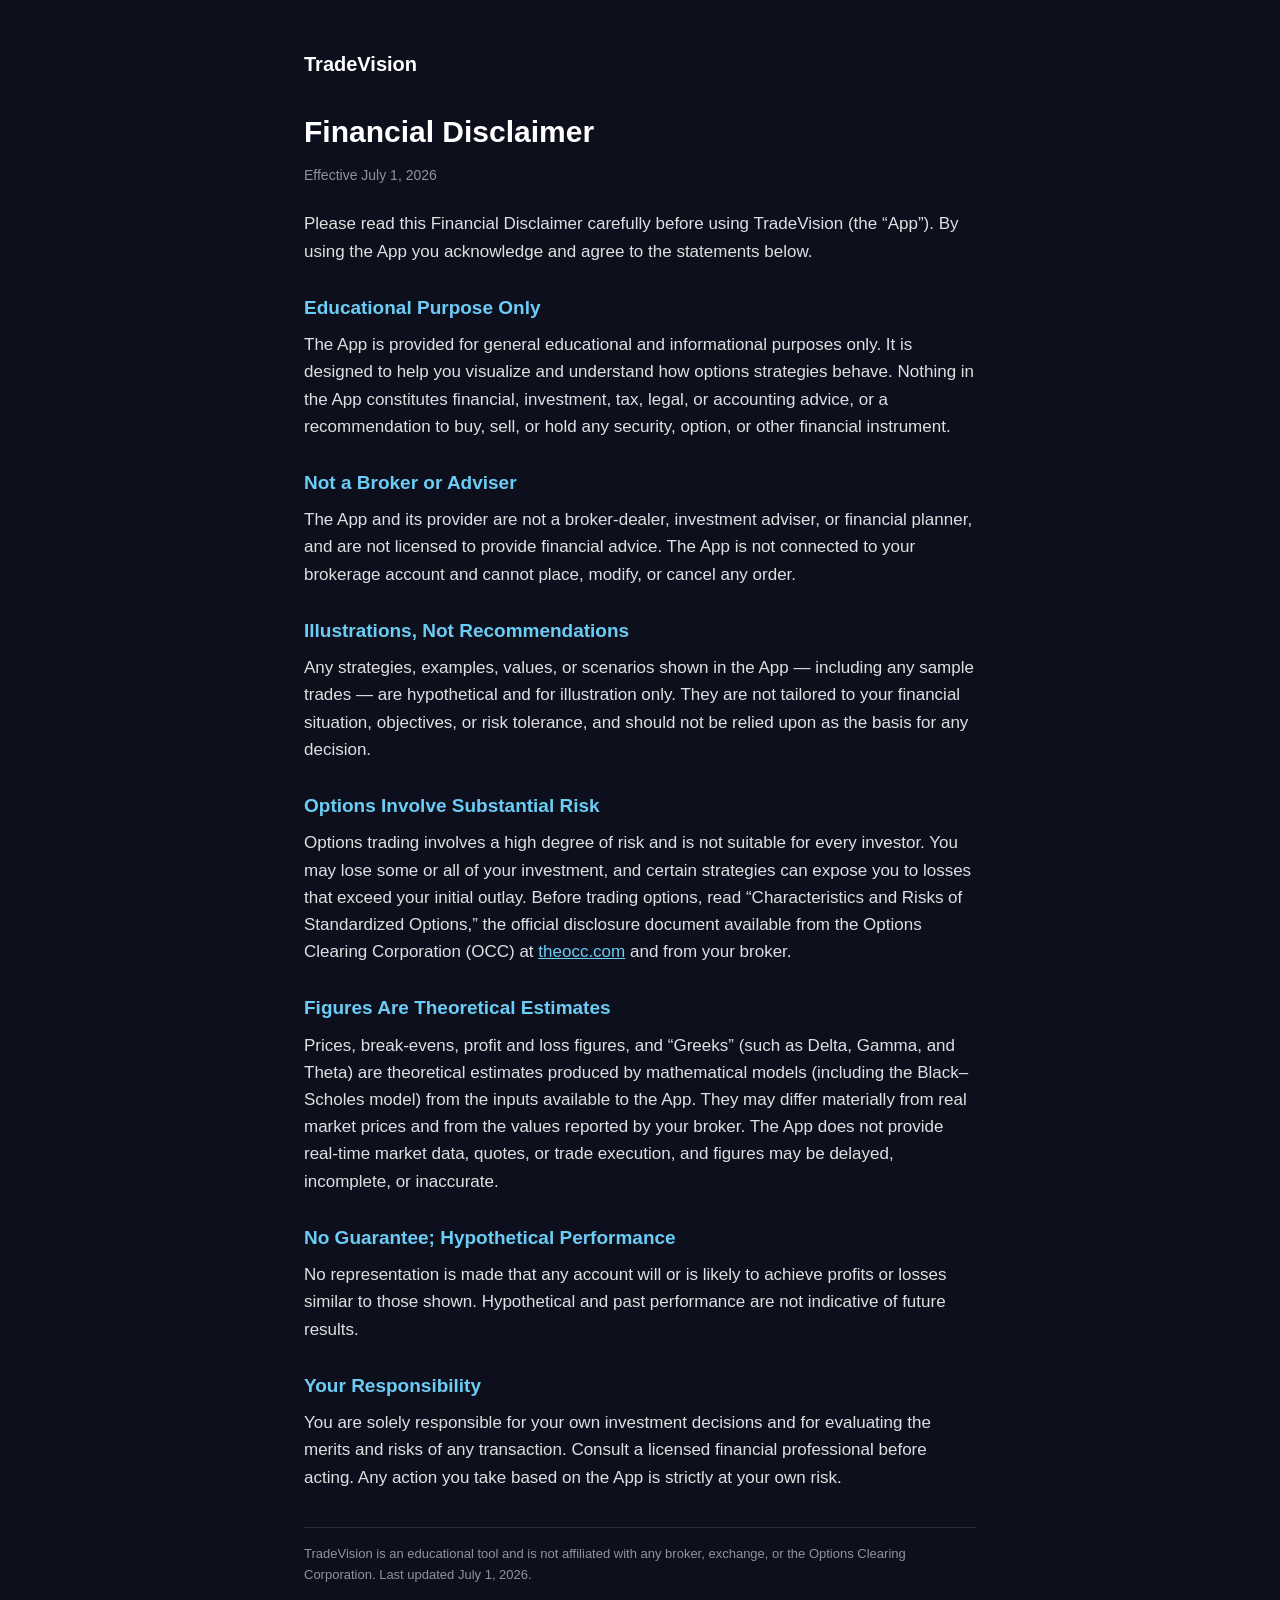
==== docs/disclaimer.html @ a3772a59 "Add hosted legal & support pages for App Store submission Privacy Policy, Terms of Use, Financial Di" ====
<!DOCTYPE html>
<html lang="en">
<head>
<meta charset="utf-8">
<meta name="viewport" content="width=device-width, initial-scale=1">
<title>Financial Disclaimer — TradeVision</title>
<link rel="stylesheet" href="style.css">
</head>
<body>
<main>
  <div class="brand"><a href="index.html"><span>TradeVision</span></a></div>
  <h1>Financial Disclaimer</h1>
  <p class="effective">Effective July 1, 2026</p>

  <p>Please read this Financial Disclaimer carefully before using TradeVision (the &ldquo;App&rdquo;). By using the App you acknowledge and agree to the statements below.</p>

  <h2>Educational Purpose Only</h2>
  <p>The App is provided for general educational and informational purposes only. It is designed to help you visualize and understand how options strategies behave. Nothing in the App constitutes financial, investment, tax, legal, or accounting advice, or a recommendation to buy, sell, or hold any security, option, or other financial instrument.</p>

  <h2>Not a Broker or Adviser</h2>
  <p>The App and its provider are not a broker-dealer, investment adviser, or financial planner, and are not licensed to provide financial advice. The App is not connected to your brokerage account and cannot place, modify, or cancel any order.</p>

  <h2>Illustrations, Not Recommendations</h2>
  <p>Any strategies, examples, values, or scenarios shown in the App &mdash; including any sample trades &mdash; are hypothetical and for illustration only. They are not tailored to your financial situation, objectives, or risk tolerance, and should not be relied upon as the basis for any decision.</p>

  <h2>Options Involve Substantial Risk</h2>
  <p>Options trading involves a high degree of risk and is not suitable for every investor. You may lose some or all of your investment, and certain strategies can expose you to losses that exceed your initial outlay. Before trading options, read &ldquo;Characteristics and Risks of Standardized Options,&rdquo; the official disclosure document available from the Options Clearing Corporation (OCC) at <a href="https://www.theocc.com">theocc.com</a> and from your broker.</p>

  <h2>Figures Are Theoretical Estimates</h2>
  <p>Prices, break-evens, profit and loss figures, and &ldquo;Greeks&rdquo; (such as Delta, Gamma, and Theta) are theoretical estimates produced by mathematical models (including the Black&ndash;Scholes model) from the inputs available to the App. They may differ materially from real market prices and from the values reported by your broker. The App does not provide real-time market data, quotes, or trade execution, and figures may be delayed, incomplete, or inaccurate.</p>

  <h2>No Guarantee; Hypothetical Performance</h2>
  <p>No representation is made that any account will or is likely to achieve profits or losses similar to those shown. Hypothetical and past performance are not indicative of future results.</p>

  <h2>Your Responsibility</h2>
  <p>You are solely responsible for your own investment decisions and for evaluating the merits and risks of any transaction. Consult a licensed financial professional before acting. Any action you take based on the App is strictly at your own risk.</p>

  <p class="fine">TradeVision is an educational tool and is not affiliated with any broker, exchange, or the Options Clearing Corporation. Last updated July 1, 2026.</p>
</main>
</body>
</html>
---- docs/style.css ----
/* TradeVision legal/support pages — mirrors the app's dark navy + cyan palette. */
:root {
  --bg: rgb(13, 15, 28);
  --panel: rgb(25, 27, 40);
  --accent: rgb(107, 204, 245);
  --text: rgba(255, 255, 255, 0.87);
  --muted: rgba(255, 255, 255, 0.55);
}
* { box-sizing: border-box; }
body {
  margin: 0;
  background: var(--bg);
  color: var(--text);
  font: 17px/1.6 -apple-system, BlinkMacSystemFont, "Segoe UI", Roboto, Helvetica, Arial, sans-serif;
}
main { max-width: 720px; margin: 0 auto; padding: 48px 24px 64px; }
h1 { font-size: 30px; margin: 0 0 4px; color: #fff; }
h2 { font-size: 19px; margin: 28px 0 6px; color: var(--accent); }
p { margin: 8px 0; }
a { color: var(--accent); }
.effective { color: var(--muted); font-size: 14px; margin-bottom: 24px; }
.fine { color: var(--muted); font-size: 13px; margin-top: 36px; border-top: 1px solid rgba(255,255,255,0.12); padding-top: 16px; }
.brand { display: flex; align-items: center; gap: 10px; margin-bottom: 28px; }
.brand svg { flex: none; }
.brand span { font-weight: 700; font-size: 20px; color: #fff; }
.brand a { text-decoration: none; }
nav.docs { display: grid; gap: 12px; margin-top: 24px; }
nav.docs a {
  display: block; padding: 16px 18px; background: var(--panel);
  border: 1px solid rgba(255,255,255,0.10); border-radius: 14px;
  color: #fff; text-decoration: none; font-weight: 600;
}
nav.docs a small { display: block; color: var(--muted); font-weight: 400; font-size: 14px; margin-top: 2px; }
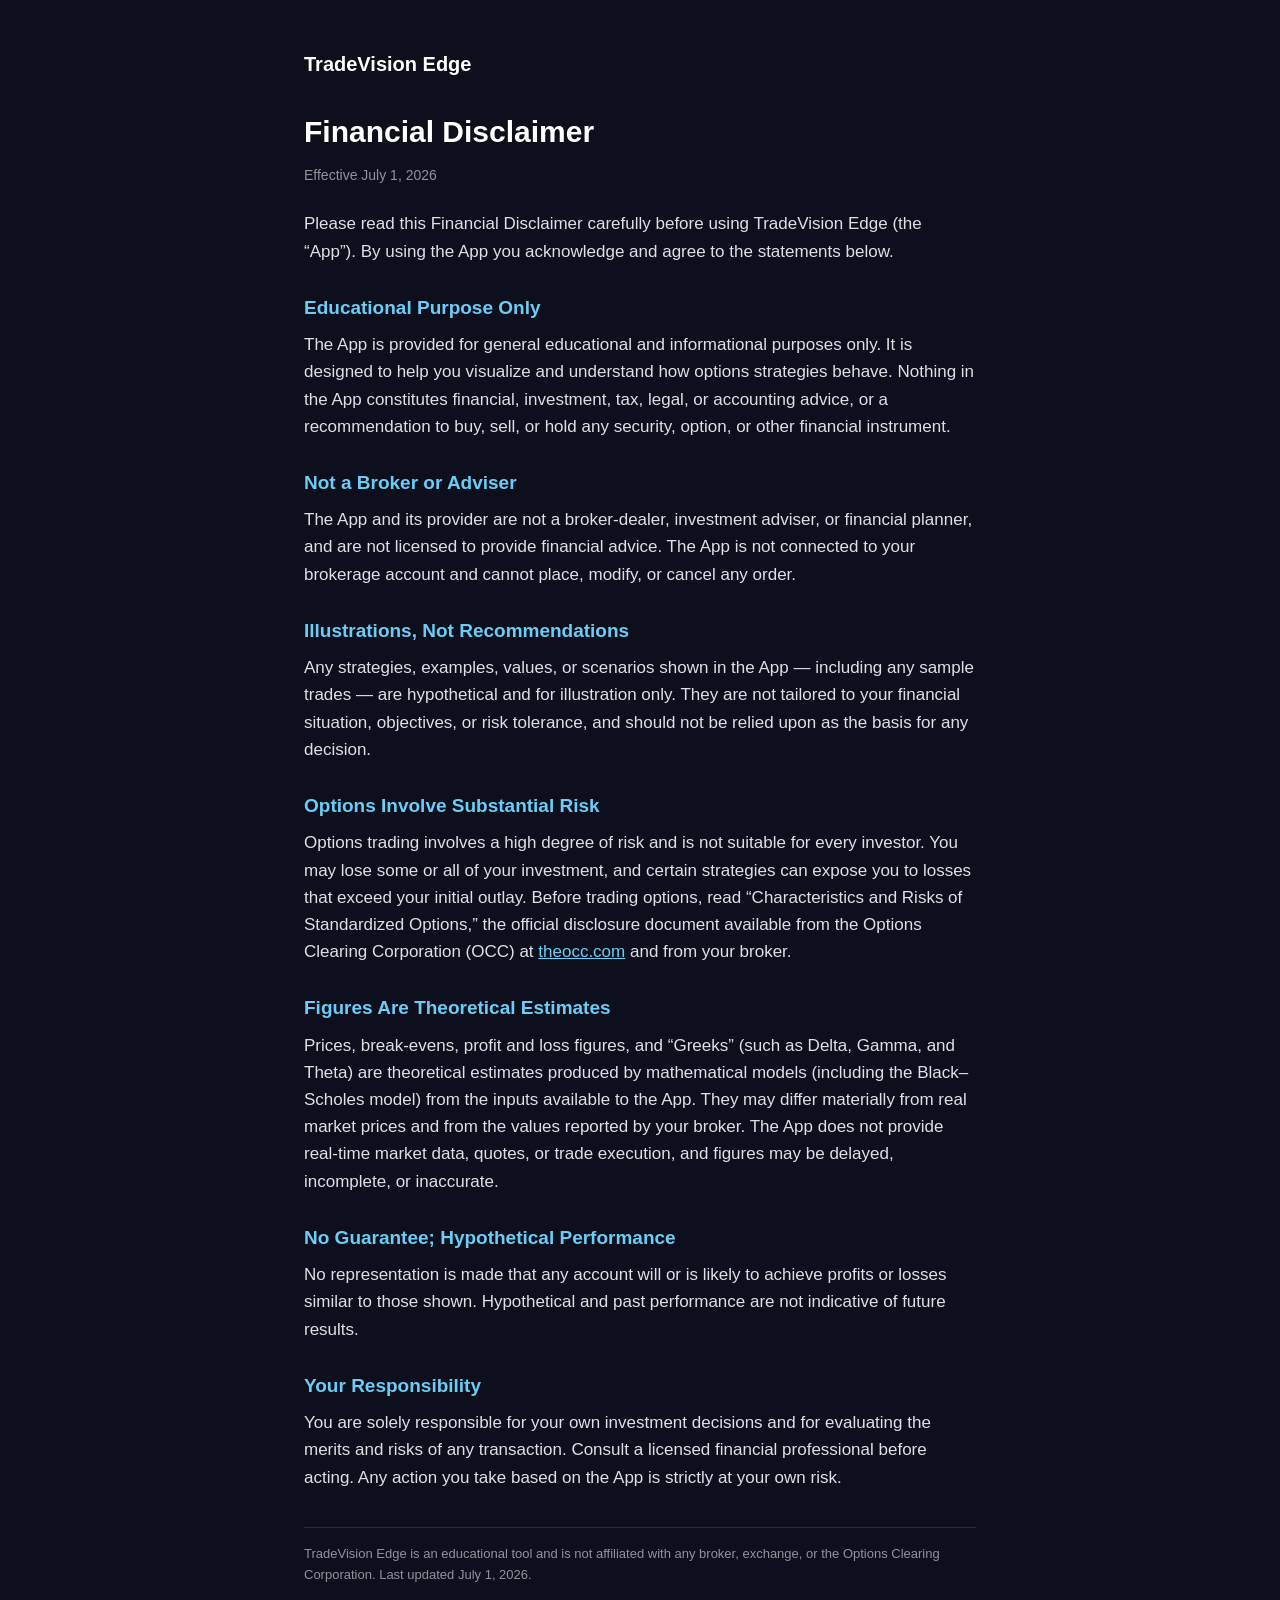
==== commit aaebd4f8: "Rename site to TradeVision Edge across all legal & support pages Co-Authored-By: Claude Opus 4.8 <no" ====
--- a/docs/disclaimer.html
+++ b/docs/disclaimer.html
@@ -3,16 +3,16 @@
 <head>
 <meta charset="utf-8">
 <meta name="viewport" content="width=device-width, initial-scale=1">
-<title>Financial Disclaimer — TradeVision</title>
+<title>Financial Disclaimer — TradeVision Edge</title>
 <link rel="stylesheet" href="style.css">
 </head>
 <body>
 <main>
-  <div class="brand"><a href="index.html"><span>TradeVision</span></a></div>
+  <div class="brand"><a href="index.html"><span>TradeVision Edge</span></a></div>
   <h1>Financial Disclaimer</h1>
   <p class="effective">Effective July 1, 2026</p>
 
-  <p>Please read this Financial Disclaimer carefully before using TradeVision (the &ldquo;App&rdquo;). By using the App you acknowledge and agree to the statements below.</p>
+  <p>Please read this Financial Disclaimer carefully before using TradeVision Edge (the &ldquo;App&rdquo;). By using the App you acknowledge and agree to the statements below.</p>
 
   <h2>Educational Purpose Only</h2>
   <p>The App is provided for general educational and informational purposes only. It is designed to help you visualize and understand how options strategies behave. Nothing in the App constitutes financial, investment, tax, legal, or accounting advice, or a recommendation to buy, sell, or hold any security, option, or other financial instrument.</p>
@@ -35,7 +35,7 @@
   <h2>Your Responsibility</h2>
   <p>You are solely responsible for your own investment decisions and for evaluating the merits and risks of any transaction. Consult a licensed financial professional before acting. Any action you take based on the App is strictly at your own risk.</p>
 
-  <p class="fine">TradeVision is an educational tool and is not affiliated with any broker, exchange, or the Options Clearing Corporation. Last updated July 1, 2026.</p>
+  <p class="fine">TradeVision Edge is an educational tool and is not affiliated with any broker, exchange, or the Options Clearing Corporation. Last updated July 1, 2026.</p>
 </main>
 </body>
 </html>
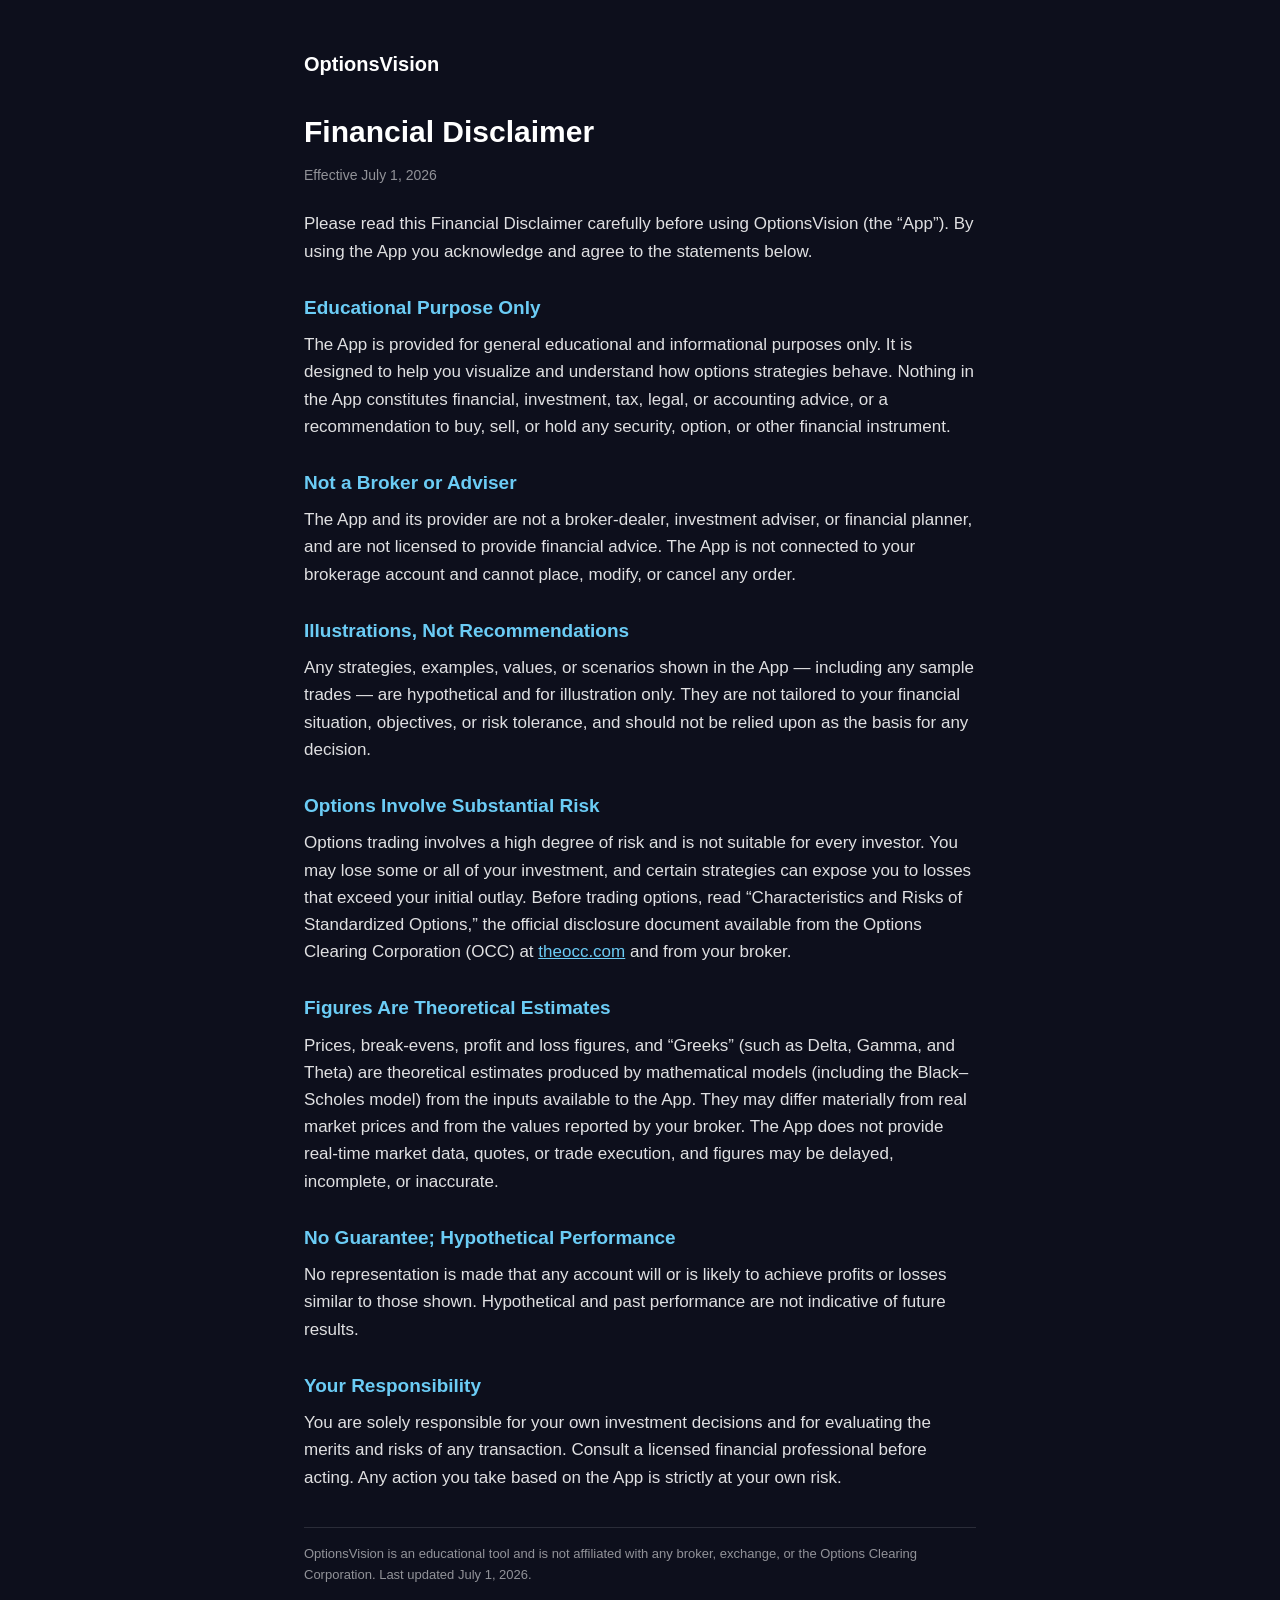
==== commit d4ac8b65: "Legal/Support pages: rename TradeVision Edge → OptionsVision" ====
--- a/docs/disclaimer.html
+++ b/docs/disclaimer.html
@@ -3,16 +3,16 @@
 <head>
 <meta charset="utf-8">
 <meta name="viewport" content="width=device-width, initial-scale=1">
-<title>Financial Disclaimer — TradeVision Edge</title>
+<title>Financial Disclaimer — OptionsVision</title>
 <link rel="stylesheet" href="style.css">
 </head>
 <body>
 <main>
-  <div class="brand"><a href="index.html"><span>TradeVision Edge</span></a></div>
+  <div class="brand"><a href="index.html"><span>OptionsVision</span></a></div>
   <h1>Financial Disclaimer</h1>
   <p class="effective">Effective July 1, 2026</p>
 
-  <p>Please read this Financial Disclaimer carefully before using TradeVision Edge (the &ldquo;App&rdquo;). By using the App you acknowledge and agree to the statements below.</p>
+  <p>Please read this Financial Disclaimer carefully before using OptionsVision (the &ldquo;App&rdquo;). By using the App you acknowledge and agree to the statements below.</p>
 
   <h2>Educational Purpose Only</h2>
   <p>The App is provided for general educational and informational purposes only. It is designed to help you visualize and understand how options strategies behave. Nothing in the App constitutes financial, investment, tax, legal, or accounting advice, or a recommendation to buy, sell, or hold any security, option, or other financial instrument.</p>
@@ -35,7 +35,7 @@
   <h2>Your Responsibility</h2>
   <p>You are solely responsible for your own investment decisions and for evaluating the merits and risks of any transaction. Consult a licensed financial professional before acting. Any action you take based on the App is strictly at your own risk.</p>
 
-  <p class="fine">TradeVision Edge is an educational tool and is not affiliated with any broker, exchange, or the Options Clearing Corporation. Last updated July 1, 2026.</p>
+  <p class="fine">OptionsVision is an educational tool and is not affiliated with any broker, exchange, or the Options Clearing Corporation. Last updated July 1, 2026.</p>
 </main>
 </body>
 </html>
--- a/docs/style.css
+++ b/docs/style.css
@@ -1,4 +1,4 @@
-/* TradeVision legal/support pages — mirrors the app's dark navy + cyan palette. */
+/* OptionsVision legal/support pages — mirrors the app's dark navy + cyan palette. */
 :root {
   --bg: rgb(13, 15, 28);
   --panel: rgb(25, 27, 40);
